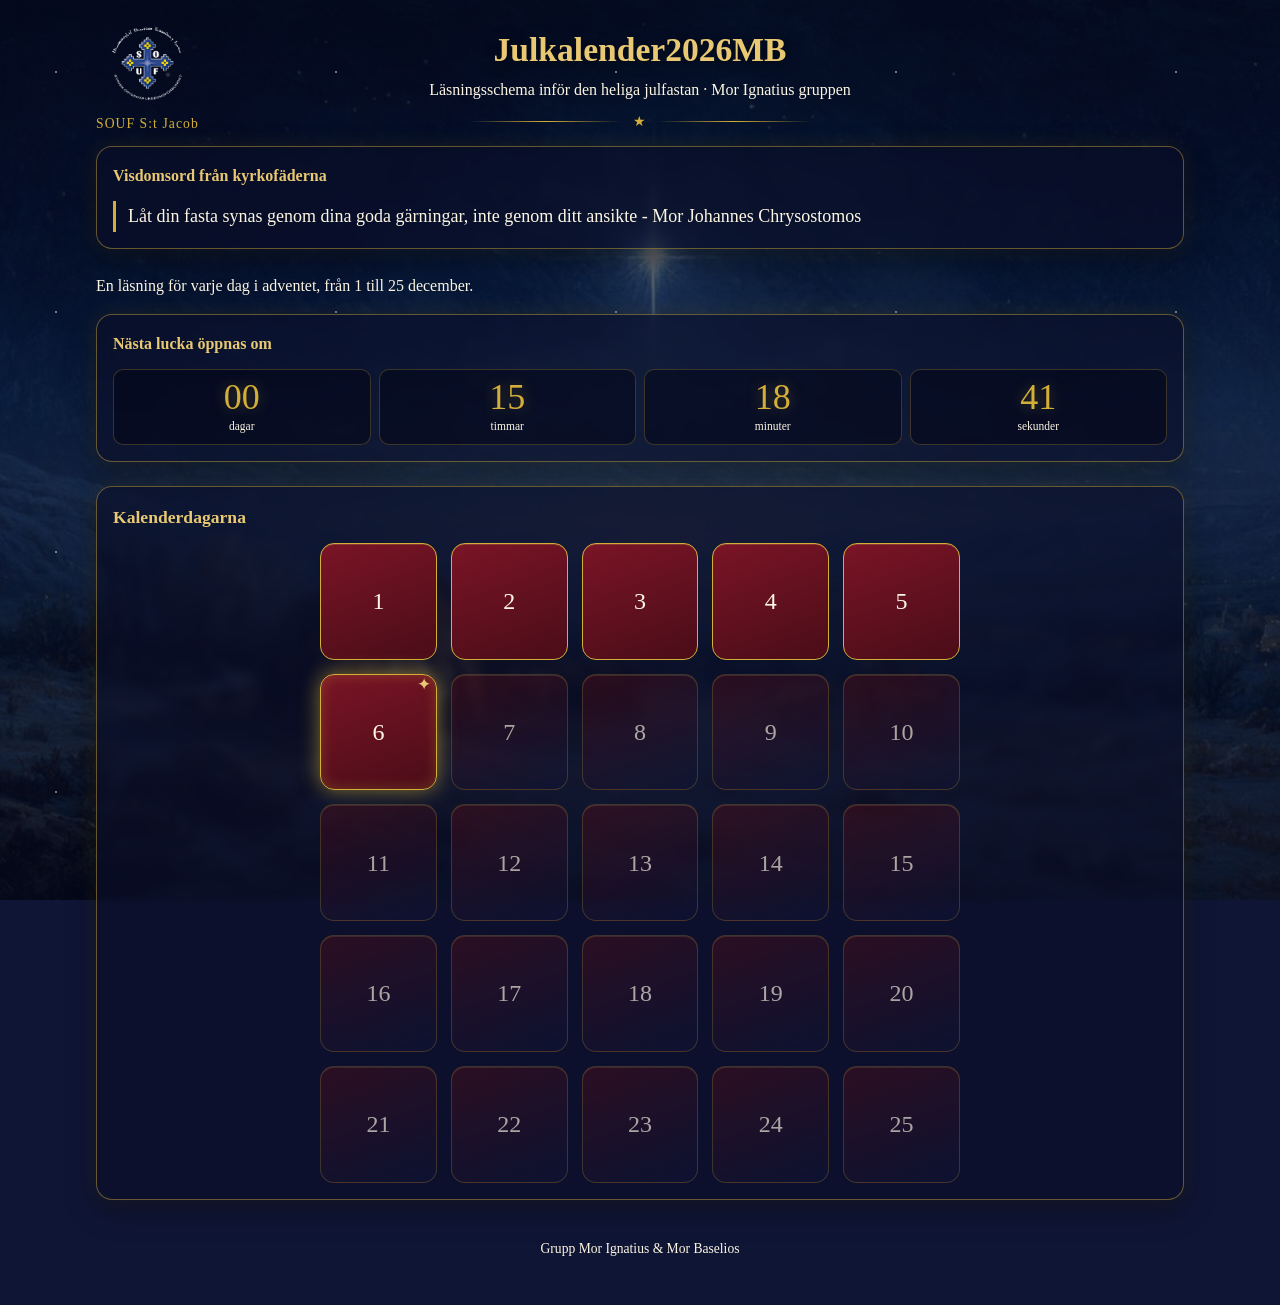
==== index.html @ a2763cc5 "Create Swedish-only Julkalender2026MB site" ====
<!doctype html>
<html lang="sv" dir="ltr">
<head>
  <meta charset="utf-8">
  <meta name="viewport" content="width=device-width, initial-scale=1">
  <meta name="color-scheme" content="dark">
  <meta name="description" content="Läsningsschema inför den heliga julfastan för Mor Ignatius gruppen.">
  <title>Julkalender2026MB</title>
  <link rel="icon" type="image/png" href="assets/logo.png">
  <link rel="stylesheet" href="css/style.css">
  <script src="js/progress.js" defer></script>
  <script src="js/app.js" defer></script>
</head>
<body class="page-home">
  <a class="skip-link" href="#main" data-i18n="skipToContent">Hoppa till innehållet</a>
  <div class="sky" aria-hidden="true"></div>

  <header class="site-header">
    <div class="site-header__brand">
      <img class="site-header__logo" src="assets/logo.png" alt="" width="72" height="72">
      <p class="site-header__org">SOUF S:t Jacob</p>
    </div>
    <div class="site-header__text">
      <h1 class="site-header__title">Julkalender2026MB</h1>
      <p class="site-header__subtitle" data-i18n="subtitle"></p>
      <p class="header-divider" aria-hidden="true"><span>★</span></p>
    </div>
  </header>

  <main id="main">
    <p id="preview-notice" class="preview-notice" hidden></p>

    <section id="saying-card" class="saying-card" aria-labelledby="saying-heading" hidden>
      <h2 id="saying-heading" class="saying-card__heading" data-i18n="sayingTitle"></h2>
      <div class="saying-card__body">
        <blockquote class="saying saying--sv" lang="sv" dir="ltr">
          <p id="saying-text" class="saying__text"></p>
        </blockquote>
      </div>
    </section>

    <div class="intro">
      <p data-i18n="intro"></p>
    </div>

    <section class="countdown" aria-labelledby="countdown-heading">
      <h2 id="countdown-heading" class="countdown__heading" data-i18n="countdownTitle"></h2>
      <div id="countdown" class="countdown__timer" role="timer" aria-live="off">
        <div class="unit">
          <span id="cd-days" class="unit__value">--</span>
          <span class="unit__label" data-i18n="days"></span>
        </div>
        <div class="unit">
          <span id="cd-hours" class="unit__value">--</span>
          <span class="unit__label" data-i18n="hours"></span>
        </div>
        <div class="unit">
          <span id="cd-minutes" class="unit__value">--</span>
          <span class="unit__label" data-i18n="minutes"></span>
        </div>
        <div class="unit">
          <span id="cd-seconds" class="unit__value">--</span>
          <span class="unit__label" data-i18n="seconds"></span>
        </div>
      </div>
      <p id="countdown-message" class="countdown__message" aria-live="polite" hidden></p>
    </section>

    <section class="calendar card" aria-labelledby="calendar-heading">
      <h2 id="calendar-heading" class="section-title" data-i18n="calendarTitle"></h2>
      <div id="calendar-grid" class="grid"></div>
    </section>
  </main>

  <footer class="site-footer">
    <p data-i18n="footer"></p>
  </footer>
</body>
</html>
---- css/style.css ----
/* Nativity Fast calendar – mobile-first, Swedish-only, no external assets. */

:root {
  --burgundy: #7a1426;
  --deep-burgundy: #4a0d18;
  --gold: #d4af37;
  --soft-gold: #e8c872;
  --green: #12372a;
  --night: #0f1535;
  --warm-white: #fdf6e3;
  --ink: #211d1a;
  --muted-ink: #5b4a50;
  --card-bg: rgba(10, 14, 40, 0.6);
  --card-radius: 16px;
  --font-sv: Georgia, "Iowan Old Style", "Times New Roman", serif;
  --radius: 14px;
  --content-width: 1120px;
  --border-gold: rgba(212, 175, 55, 0.45);
  --quiz-green: #2e7d4f;
  --quiz-red: #b3423f;
  --quiz-card: #f7f0dd;
}

*,
*::before,
*::after {
  box-sizing: border-box;
}

[hidden] {
  display: none !important;
}

html {
  scroll-behavior: smooth;
  background: var(--night);
}

body {
  margin: 0;
  min-height: 100vh;
  background: var(--night);
  color: var(--warm-white);
  font-family: var(--font-sv);
  font-size: 1rem;
  line-height: 1.6;
}

a:focus-visible {
  outline: 3px solid var(--gold);
  outline-offset: 3px;
}

.skip-link {
  position: absolute;
  top: -100px;
  left: 1rem;
  z-index: 20;
  padding: 0.5rem 0.75rem;
  border-radius: 8px;
  background: var(--gold);
  color: var(--night);
  font-weight: 700;
  text-decoration: none;
}

.skip-link:focus {
  top: 1rem;
}

/* Fixed night scene: image on ::before, contrast overlay and faint snow on ::after.
   A CSS gradient remains visible if the image file is unavailable. */
.sky {
  position: fixed;
  inset: 0;
  z-index: 0;
  pointer-events: none;
  background: radial-gradient(120% 90% at 50% 20%, #1b2350 0%, var(--night) 55%, #080b22 100%);
}

.sky::before,
.sky::after {
  content: '';
  position: absolute;
  inset: 0;
}

.sky::before {
  background-image: url('../assets/bg-night.webp');
  background-repeat: no-repeat;
  background-size: cover;
  background-position: center 42%;
}

.sky::after {
  background-image:
    radial-gradient(1px 1px at 20% 30%, rgba(253, 246, 227, 0.45) 99%, transparent),
    radial-gradient(1px 1px at 70% 65%, rgba(232, 200, 114, 0.35) 99%, transparent),
    linear-gradient(180deg, rgba(4, 7, 24, 0.78) 0%, rgba(8, 11, 32, 0.58) 45%, rgba(4, 7, 24, 0.85) 100%);
  background-size: 280px 240px, 360px 300px, 100% 100%;
}

/* The day page uses the same backdrop brightness as the home page. */
body.page-day .sky::after {
  background-image:
    radial-gradient(1px 1px at 20% 30%, rgba(253, 246, 227, 0.45) 99%, transparent),
    radial-gradient(1px 1px at 70% 65%, rgba(232, 200, 114, 0.35) 99%, transparent),
    linear-gradient(180deg, rgba(4, 7, 24, 0.78) 0%, rgba(8, 11, 32, 0.58) 45%, rgba(4, 7, 24, 0.85) 100%);
}

.site-header,
main,
.site-footer {
  position: relative;
  z-index: 1;
  max-width: var(--content-width);
  margin-inline: auto;
  padding-inline: 1rem;
}

.site-header {
  display: flex;
  flex-direction: column;
  align-items: center;
  gap: 0.75rem;
  padding-block: 1.25rem 0.75rem;
  text-align: center;
}

.site-header__brand {
  display: flex;
  flex-direction: column;
  align-items: center;
  gap: 0.35rem;
}

.site-header__logo {
  width: clamp(56px, 16vw, 84px);
  height: auto;
}

.site-header__org {
  margin: 0;
  color: var(--gold);
  font-size: 0.85rem;
  letter-spacing: 0.08em;
  white-space: nowrap;
}

.site-header__text {
  display: grid;
  gap: 0.15rem;
}

.site-header__title {
  margin: 0;
  color: var(--soft-gold);
  font-size: clamp(1.25rem, 5vw, 2.1rem);
  font-weight: 700;
  line-height: 1.45;
  text-shadow: 0 2px 14px rgba(0, 0, 0, 0.55);
}

.site-header__subtitle {
  margin: 0;
  color: var(--warm-white);
  font-size: 1rem;
}

/* Thin gold rule with a centred star, replacing the old paired ornaments. */
.header-divider {
  display: flex;
  align-items: center;
  gap: 0.75rem;
  width: min(340px, 100%);
  margin: 0.55rem auto 0;
  color: var(--gold);
  font-size: 0.9rem;
  line-height: 1;
}

.header-divider::before,
.header-divider::after {
  content: '';
  flex: 1;
  height: 1px;
  background: linear-gradient(90deg, transparent, var(--gold), transparent);
}

.ornament {
  margin: 0;
  color: var(--gold);
  font-size: 0.9rem;
  line-height: 1;
  letter-spacing: 0.35em;
}

.intro {
  margin-block: 0.5rem 1rem;
}

.saying-card {
  margin-block: 0 1.5rem;
  padding: 1rem;
  border: 1px solid var(--border-gold);
  border-radius: var(--radius);
  background: rgba(253, 246, 227, 0.05);
}

.saying-card__heading {
  margin: 0 0 0.75rem;
  color: var(--gold);
  font-size: 1rem;
}

.saying-card__body {
  display: grid;
  grid-template-columns: minmax(0, 1fr);
  gap: 1rem;
}

.saying {
  margin: 0;
  padding-inline-start: 0.75rem;
  border-inline-start: 3px solid var(--burgundy);
}

.saying__text {
  margin: 0;
  font-size: 1.125rem;
  line-height: 1.7;
}

.saying-card .is-placeholder {
  border-inline-start-color: var(--gold);
  background: rgba(212, 175, 55, 0.08);
  color: var(--warm-white);
}

.preview-notice {
  display: grid;
  gap: 0.2rem;
  margin: 0 0 1rem;
  padding: 0.6rem 0.8rem;
  border: 1px dashed var(--gold);
  border-radius: 10px;
  background: rgba(212, 175, 55, 0.1);
}

.countdown {
  margin-block: 1rem 1.5rem;
  padding: 1rem;
  border: 1px solid var(--border-gold);
  border-radius: var(--radius);
  background: rgba(253, 246, 227, 0.05);
}

.countdown__heading {
  margin: 0 0 0.75rem;
  font-size: 1rem;
  font-weight: 700;
}

.countdown__timer {
  display: grid;
  grid-template-columns: repeat(4, minmax(0, 1fr));
  gap: 0.5rem;
}

.unit {
  padding: 0.5rem 0.2rem;
  border-radius: 10px;
  background: rgba(15, 21, 53, 0.55);
  text-align: center;
}

.unit__value {
  display: block;
  color: var(--gold);
  font-size: clamp(1.4rem, 6vw, 2.25rem);
  font-variant-numeric: tabular-nums;
  line-height: 1.1;
}

.unit__label {
  display: block;
  font-size: 0.72rem;
}

.countdown__message {
  margin: 0.75rem 0 0;
  font-weight: 700;
}

.section-title {
  margin: 0 0 0.75rem;
  font-size: 1.1rem;
}

.grid {
  display: grid;
  grid-template-columns: repeat(5, minmax(0, 1fr));
  gap: clamp(6px, 2vw, 14px);
  max-width: 620px;
  margin-inline: auto;
}

.tile {
  position: relative;
  display: flex;
  aspect-ratio: 1;
  align-items: center;
  justify-content: center;
  border: 1px solid var(--border-gold);
  border-radius: 14px;
  background: linear-gradient(160deg, rgba(122, 20, 38, 0.9), rgba(18, 55, 42, 0.9));
  color: var(--warm-white);
  font-size: clamp(1.1rem, 4vw, 1.5rem);
  font-variant-numeric: tabular-nums;
  text-decoration: none;
  user-select: none;
  transition: transform 0.18s ease, box-shadow 0.18s ease, border-color 0.18s ease;
}

.tile:hover,
.tile:focus-visible {
  border-color: var(--gold);
  box-shadow: 0 0 0 3px rgba(212, 175, 55, 0.35);
  transform: translateY(-2px);
}

.tile--today {
  border-color: var(--gold);
  box-shadow: 0 0 18px rgba(212, 175, 55, 0.55);
}

.tile--locked {
  border-style: dashed;
  opacity: 0.55;
  cursor: not-allowed;
}

.tile--locked:hover {
  box-shadow: none;
  transform: none;
}

.tile__star {
  position: absolute;
  top: 4px;
  right: 6px;
  color: var(--gold);
  font-size: 0.7em;
  line-height: 1;
}

.day-nav {
  display: flex;
  flex-wrap: wrap;
  gap: 0.5rem;
  justify-content: space-between;
  margin-block: 1rem;
}

.nav__link,
.button-link {
  display: inline-flex;
  flex-direction: column;
  align-items: center;
  gap: 0.1rem;
  padding: 0.5rem 0.8rem;
  border: 1px solid var(--border-gold);
  border-radius: 10px;
  background: rgba(122, 20, 38, 0.55);
  color: var(--warm-white);
  font-size: 0.9rem;
  line-height: 1.3;
  text-align: center;
  text-decoration: none;
}

.nav__link:hover,
.button-link:hover {
  border-color: var(--gold);
  background: var(--burgundy);
}

.nav__link--home {
  background: rgba(18, 55, 42, 0.75);
}

.nav__link--disabled {
  opacity: 0.6;
  cursor: not-allowed;
}

.day-content {
  padding-bottom: 2rem;
}

.day-header {
  margin-bottom: 1.25rem;
  text-align: center;
}

.day-header__title {
  margin: 0;
  color: var(--gold);
  font-size: clamp(1.3rem, 5vw, 2rem);
  letter-spacing: 0.05em;
  line-height: 1.4;
}

.readings {
  display: grid;
  grid-template-columns: minmax(0, 1fr);
  gap: 1.25rem;
}

.reading {
  padding: clamp(1rem, 3vw, 1.75rem);
  border-top: 6px solid var(--burgundy);
  border-radius: var(--radius);
  background: var(--warm-white);
  color: var(--ink);
  box-shadow: 0 8px 24px rgba(0, 0, 0, 0.25);
}

.reading__heading {
  margin: 0 0 0.5rem;
  color: var(--burgundy);
  font-size: 1rem;
  letter-spacing: 0.04em;
}

.reading__ref {
  margin: 0 0 1rem;
  color: var(--burgundy);
  font-size: 1.05rem;
  font-weight: 700;
}

.reading__text {
  margin: 0 0 1rem;
  font-size: 1.125rem;
  line-height: 1.8;
}

.reading__text:last-child {
  margin-bottom: 0;
}

/* Missing data is visibly marked so it is never mistaken for Scripture. */
.is-placeholder {
  padding: 0.4rem 0.6rem;
  border-inline-start: 3px solid var(--burgundy);
  border-radius: 6px;
  background: rgba(122, 20, 38, 0.08);
  color: var(--muted-ink);
  font-style: italic;
}

.notice {
  font-size: 0.9rem;
}

.reading .notice {
  margin: 0.75rem 0 0;
  color: var(--muted-ink);
  font-style: italic;
}

.message-box {
  max-width: 620px;
  margin: 2rem auto;
  padding: 1.5rem;
  border: 1px solid var(--border-gold);
  border-radius: var(--radius);
  background: rgba(253, 246, 227, 0.05);
  text-align: center;
}

.message-box .notice {
  margin: 0 0 1rem;
}

.loading {
  opacity: 0.8;
}

/* End-of-reading quiz. White text on the green/red states passes WCAG AA. */
.quiz-gate {
  margin-top: 1.5rem;
  text-align: center;
}

.quiz__start {
  display: inline-flex;
  flex-direction: column;
  align-items: center;
  gap: 0.15rem;
  min-height: 48px;
  padding: 0.7rem 1.6rem;
  border: 1px solid var(--border-gold);
  border-radius: 10px;
  background: var(--burgundy);
  color: var(--warm-white);
  font-family: inherit;
  font-size: 1rem;
  line-height: 1.4;
  cursor: pointer;
}

.quiz__start:hover {
  border-color: var(--gold);
}

.quiz__start:focus-visible,
.quiz__option:focus-visible,
.quiz__reset:focus-visible {
  outline: 3px solid var(--gold);
  outline-offset: 2px;
}

.quiz {
  margin-top: 1.5rem;
  padding: clamp(1rem, 3vw, 1.75rem);
  border-top: 6px solid var(--gold);
  border-radius: var(--radius);
  background: var(--quiz-card);
  color: var(--ink);
  box-shadow: 0 8px 24px rgba(0, 0, 0, 0.25);
}

.quiz__heading {
  margin: 0 0 0.75rem;
  color: var(--burgundy);
  font-size: 1.1rem;
}

.quiz__question {
  margin: 0 0 1rem;
  font-size: 1.125rem;
}

.quiz__notice {
  margin: 0 0 0.75rem;
  color: var(--muted-ink);
  font-size: 0.9rem;
  font-style: italic;
}

.quiz__options {
  position: relative;
  display: grid;
  gap: 0.6rem;
  margin: 0 0 1rem;
}

.quiz__option {
  position: relative;
  display: grid;
  grid-template-columns: auto minmax(0, 1fr);
  gap: 0.6rem;
  align-items: center;
  width: 100%;
  min-height: 48px;
  padding: 0.6rem 0.8rem;
  border: 1px solid rgba(33, 29, 26, 0.3);
  border-radius: 10px;
  background: rgba(255, 255, 255, 0.65);
  color: var(--ink);
  font-family: inherit;
  font-size: 1rem;
  line-height: 1.5;
  text-align: start;
  cursor: pointer;
  transition: border-color 0.15s ease, background 0.15s ease;
}

.quiz__option:hover:not(:disabled) {
  border-color: var(--burgundy);
}

.quiz__option:disabled {
  cursor: not-allowed;
}

.quiz__icon {
  min-width: 1.4em;
  font-size: 1.2rem;
  text-align: center;
}

.quiz__option-text {
  display: grid;
  gap: 0.15rem;
}

.quiz__option--correct {
  border-color: var(--quiz-green);
  background: var(--quiz-green);
  color: #fff;
}

.quiz__option--celebrate {
  animation: quiz-correct-glow 1.2s ease;
}

.quiz__option--wrong {
  border-color: var(--quiz-red);
  background: var(--quiz-red);
  color: #fff;
  opacity: 0.85;
}

.quiz__option--shake {
  animation: quiz-shake 0.3s ease;
}

/* Keep placeholder text readable once an option is colored. */
.quiz__option--correct .is-placeholder,
.quiz__option--wrong .is-placeholder {
  border-inline-start-color: rgba(255, 255, 255, 0.6);
  background: transparent;
  color: inherit;
}

.quiz__feedback {
  margin: 0 0 0.75rem;
  min-height: 1.5em;
  font-weight: 700;
}

.quiz__explain {
  margin: 0 0 0.75rem;
  padding: 0.6rem 0.8rem;
  border-inline-start: 3px solid var(--quiz-green);
  border-radius: 6px;
  background: rgba(46, 125, 79, 0.1);
}

.quiz__result {
  display: grid;
  grid-template-columns: minmax(0, 1fr) auto;
  align-items: center;
  gap: 0.5rem 0.75rem;
  margin: 0 0 0.75rem;
}

.quiz__star-burst {
  position: absolute;
  pointer-events: none;
  overflow: hidden;
  z-index: 2;
}

.quiz__fx-star {
  position: absolute;
  bottom: 0.2rem;
  width: var(--size, 14px);
  height: var(--size, 14px);
  color: var(--soft-gold);
  opacity: 0;
  filter: drop-shadow(0 0 3px rgba(212, 175, 55, 0.3));
  animation: quiz-star-rise var(--duration, 1800ms) ease-out var(--delay, 0ms) forwards;
  will-change: transform, opacity;
}

.quiz__fx-star-svg {
  display: block;
  width: 100%;
  height: 100%;
}

.quiz__fx-star-svg path {
  fill: var(--soft-gold);
}

.quiz__icon--pop {
  animation: quiz-icon-pop 0.35s ease;
}

/* Full star is solid gold; half star clips the gold layer to 50%. */
.quiz__star {
  position: relative;
  display: inline-block;
  color: rgba(33, 29, 26, 0.25);
  font-size: 2rem;
  line-height: 1;
}

.quiz__star-fill {
  position: absolute;
  inset: 0;
  color: var(--gold);
}

.quiz__star--half .quiz__star-fill {
  clip-path: inset(0 50% 0 0);
}

.quiz__star-label {
  min-width: 0;
  font-size: 0.9rem;
  line-height: 1.4;
}

.quiz__star-label--sv {
  text-align: left;
}

.quiz__reset {
  display: flex;
  flex-direction: column;
  align-items: center;
  gap: 0.1rem;
  width: fit-content;
  margin: 0.25rem auto 0;
  padding: 0.3rem 0.5rem;
  border: none;
  background: none;
  color: var(--burgundy);
  font-family: inherit;
  font-size: 0.9rem;
  text-decoration: underline;
  cursor: pointer;
}

@keyframes quiz-shake {
  0%, 100% { transform: translateX(0); }
  25% { transform: translateX(-3px); }
  75% { transform: translateX(3px); }
}

@keyframes quiz-correct-glow {
  0%, 100% { box-shadow: 0 0 0 0 rgba(212, 175, 55, 0); }
  20% { box-shadow: 0 0 0 3px rgba(212, 175, 55, 0.16), 0 0 14px rgba(232, 200, 114, 0.42); }
  50% { box-shadow: 0 0 0 1px rgba(212, 175, 55, 0.1), 0 0 8px rgba(232, 200, 114, 0.24); }
  75% { box-shadow: 0 0 0 3px rgba(212, 175, 55, 0.14), 0 0 12px rgba(232, 200, 114, 0.38); }
}

@keyframes quiz-icon-pop {
  0% { transform: scale(0.6); opacity: 0.4; }
  60% { transform: scale(1.2); opacity: 1; }
  100% { transform: scale(1); opacity: 1; }
}

@keyframes quiz-star-rise {
  0% {
    opacity: 0;
    transform: translate3d(0, 0, 0) rotate(0deg) scale(0.85);
  }
  15% {
    opacity: 1;
  }
  100% {
    opacity: 0;
    transform: translate3d(var(--drift, 0px), var(--rise, -70px), 0) rotate(var(--rot, 20deg)) scale(1);
  }
}

/* ---- Reference-look theme pass: translucent cards and night-gold details ---- */

.card,
.saying-card,
.countdown,
.calendar,
.preview-notice,
.day-nav,
.message-box {
  border: 1px solid var(--border-gold);
  border-radius: var(--card-radius);
  background: var(--card-bg);
  box-shadow: 0 10px 30px rgba(0, 0, 0, 0.35), 0 0 22px rgba(212, 175, 55, 0.1);
  -webkit-backdrop-filter: blur(4px);
  backdrop-filter: blur(4px);
}

/* Solid fallback where backdrop-filter is unsupported. */
@supports not ((backdrop-filter: blur(4px)) or (-webkit-backdrop-filter: blur(4px))) {
  .card,
  .saying-card,
  .countdown,
  .calendar,
  .preview-notice,
  .day-nav,
  .message-box,
  .quiz {
    background: rgba(10, 14, 40, 0.94);
  }
}

.calendar,
.countdown {
  padding: 1rem;
}

.preview-notice {
  border-style: dashed;
}

.saying-card__heading,
.countdown__heading,
.section-title {
  color: var(--soft-gold);
}

.saying {
  border-inline-start: 3px solid var(--gold);
}

.unit {
  border: 1px solid rgba(212, 175, 55, 0.25);
  background: rgba(4, 7, 24, 0.55);
}

.unit__value {
  color: var(--gold);
  text-shadow: 0 0 14px rgba(212, 175, 55, 0.35);
}

.grid {
  max-width: 640px;
}

.tile {
  border: 1px solid var(--gold);
  border-radius: 14px;
  background: linear-gradient(160deg, var(--burgundy), var(--deep-burgundy));
  box-shadow: inset 0 1px 0 rgba(232, 200, 114, 0.2);
  font-family: var(--font-sv);
}

.tile--locked {
  border-color: rgba(212, 175, 55, 0.35);
  background: linear-gradient(160deg, rgba(74, 13, 24, 0.8), rgba(15, 21, 53, 0.8));
  opacity: 0.65;
}

.tile--today {
  box-shadow: 0 0 20px rgba(212, 175, 55, 0.6), inset 0 0 14px rgba(212, 175, 55, 0.25);
}

.tile--today::after {
  content: '✦';
  position: absolute;
  top: 2px;
  right: 5px;
  color: var(--soft-gold);
  font-size: 0.7em;
  line-height: 1;
  animation: tile-sparkle 2.4s ease-in-out infinite;
}

.tile__star {
  top: 3px;
  right: 5px;
  font-size: 0.75em;
}

.tile--today .tile__star {
  right: 18px;
}

@keyframes tile-sparkle {
  0%, 100% { opacity: 0.45; transform: scale(0.85); }
  50% { opacity: 1; transform: scale(1.15); }
}

.day-nav {
  padding: 0.5rem;
}

.reading {
  position: relative;
  border: 1px solid var(--border-gold);
  border-top: 4px solid var(--gold);
  background: linear-gradient(180deg, #fffdf5, var(--warm-white));
  box-shadow: 0 10px 30px rgba(0, 0, 0, 0.35), 0 0 20px rgba(212, 175, 55, 0.12);
}

/* Quiz keeps the same card language, with AA-safe text on every state. */
.quiz {
  border: 1px solid var(--border-gold);
  border-top: 3px solid var(--gold);
  background: var(--card-bg);
  color: var(--warm-white);
  box-shadow: 0 10px 30px rgba(0, 0, 0, 0.35), 0 0 22px rgba(212, 175, 55, 0.1);
  -webkit-backdrop-filter: blur(4px);
  backdrop-filter: blur(4px);
}

.quiz__heading {
  color: var(--soft-gold);
}

.quiz__notice {
  color: #eadfc4;
}

.quiz__option {
  border-color: rgba(212, 175, 55, 0.3);
  background: rgba(253, 246, 227, 0.07);
  color: var(--warm-white);
}

.quiz__option:hover:not(:disabled) {
  background: rgba(122, 20, 38, 0.5);
}

.quiz .is-placeholder {
  border-inline-start-color: var(--gold);
  background: rgba(122, 20, 38, 0.35);
  color: var(--warm-white);
}

.quiz__option .is-placeholder {
  border-inline-start-color: var(--gold);
  background: rgba(122, 20, 38, 0.35);
  color: var(--warm-white);
}

.quiz__explain {
  background: rgba(46, 125, 79, 0.25);
}

.quiz__star {
  color: rgba(253, 246, 227, 0.3);
}

.quiz__reset {
  color: var(--soft-gold);
}

.site-footer {
  padding-block: 1.5rem 2rem;
  font-size: 0.85rem;
  text-align: center;
}

@media (max-width: 699px) {
  /* Keep the Nativity scene in frame on narrow screens. */
  .sky::before {
    background-position: 50% 32%;
  }
}

@media (max-width: 359px) {
  .grid {
    grid-template-columns: repeat(4, minmax(0, 1fr));
  }

  .sky::before {
    background-position: 50% 28%;
  }
}

@media (min-width: 700px) {
  /* Three-column header: logo left, text truly centred, empty right column. */
  .site-header {
    display: grid;
    grid-template-columns: minmax(0, 1fr) auto minmax(0, 1fr);
    align-items: center;
    column-gap: 1rem;
  }

  .site-header__brand {
    grid-column: 1;
    justify-self: start;
  }

  .site-header__text {
    grid-column: 2;
    justify-self: center;
  }

  .site-header::after {
    content: '';
    grid-column: 3;
  }

}

@media (max-width: 699px) {
  .quiz__result {
    gap: 0.45rem 0.55rem;
  }

  .quiz__star {
    font-size: 1.75rem;
  }

  .quiz__star-label {
    font-size: 0.85rem;
  }

  @keyframes quiz-shake {
    0%, 100% { transform: translateX(0); }
    25% { transform: translateX(-2px); }
    75% { transform: translateX(2px); }
  }

  @keyframes quiz-correct-glow {
    0%, 100% { box-shadow: 0 0 0 0 rgba(212, 175, 55, 0); }
    25% { box-shadow: 0 0 0 2px rgba(212, 175, 55, 0.14), 0 0 10px rgba(232, 200, 114, 0.28); }
    70% { box-shadow: 0 0 0 2px rgba(212, 175, 55, 0.1), 0 0 8px rgba(232, 200, 114, 0.22); }
  }
}

@media (prefers-reduced-motion: reduce) {
  *,
  *::before,
  *::after {
    animation-duration: 0.001ms !important;
    animation-iteration-count: 1 !important;
    scroll-behavior: auto !important;
    transition-duration: 0.001ms !important;
  }

  .quiz__star-burst,
  .quiz__fx-star {
    display: none !important;
  }
}
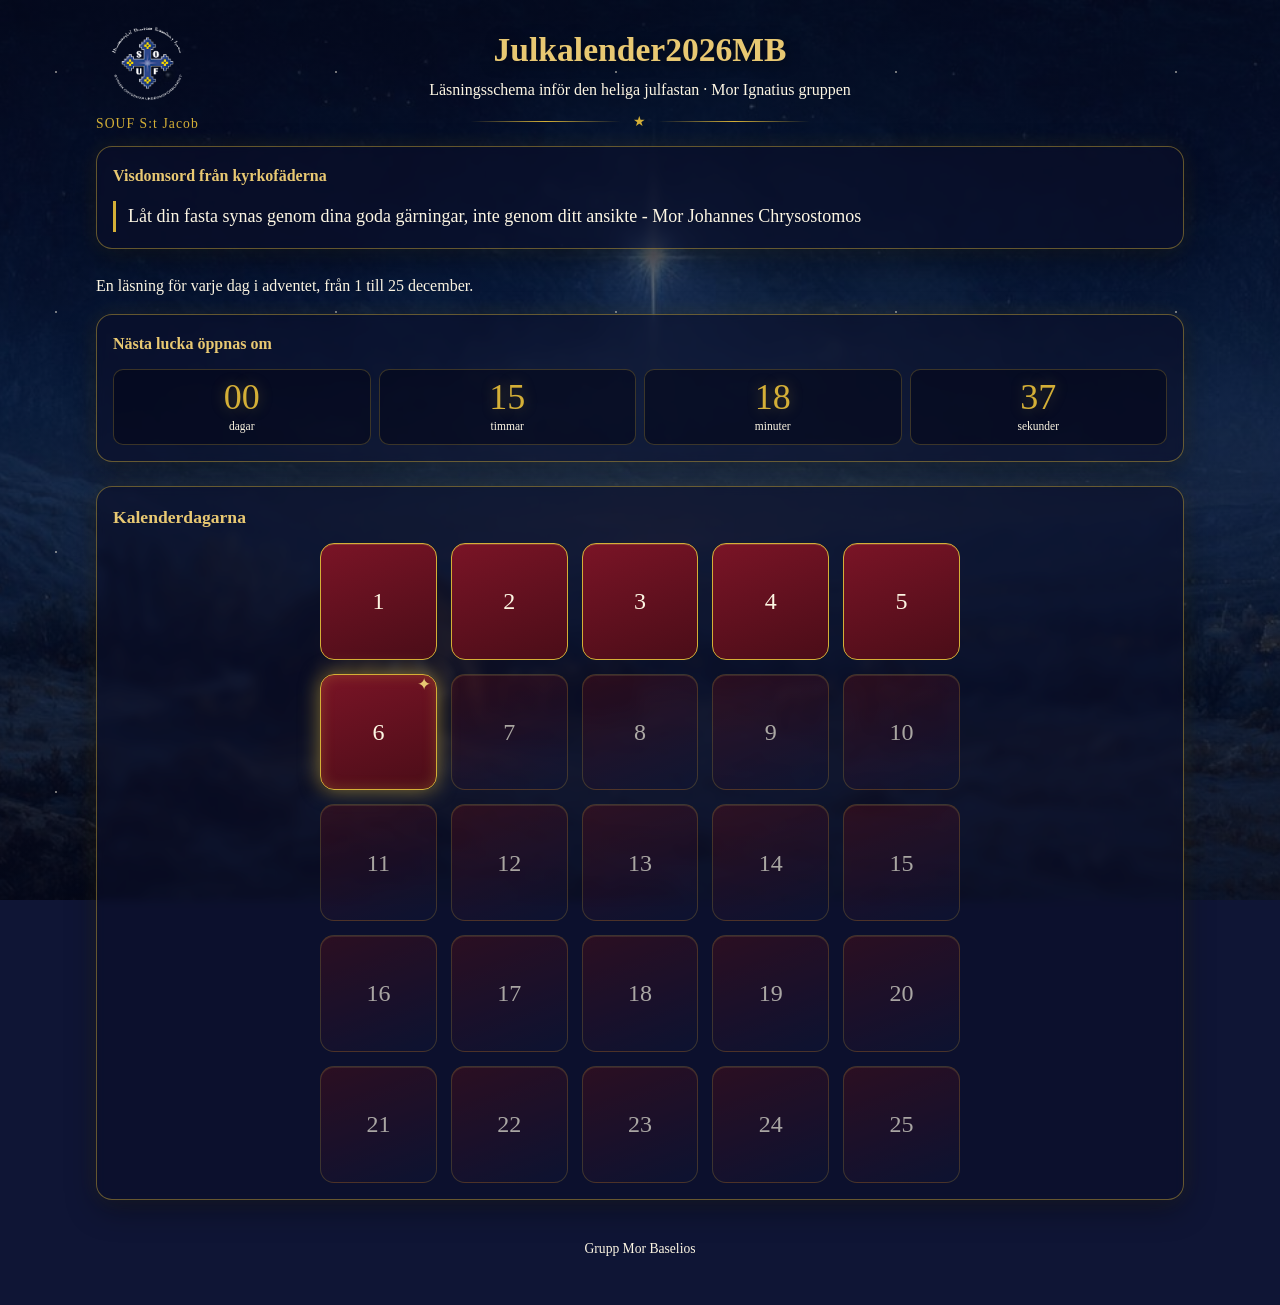
==== commit 9ac61177: "Change Header & Footer" ====
--- a/index.html
+++ b/index.html
@@ -4,8 +4,8 @@
   <meta charset="utf-8">
   <meta name="viewport" content="width=device-width, initial-scale=1">
   <meta name="color-scheme" content="dark">
-  <meta name="description" content="Läsningsschema inför den heliga julfastan för Mor Ignatius gruppen.">
-  <title>Julkalender2026MB</title>
+  <meta name="description" content="Mor Baselios gruppen">
+  <title>Läsningsschema inför den heliga julfastan</title>
   <link rel="icon" type="image/png" href="assets/logo.png">
   <link rel="stylesheet" href="css/style.css">
   <script src="js/progress.js" defer></script>
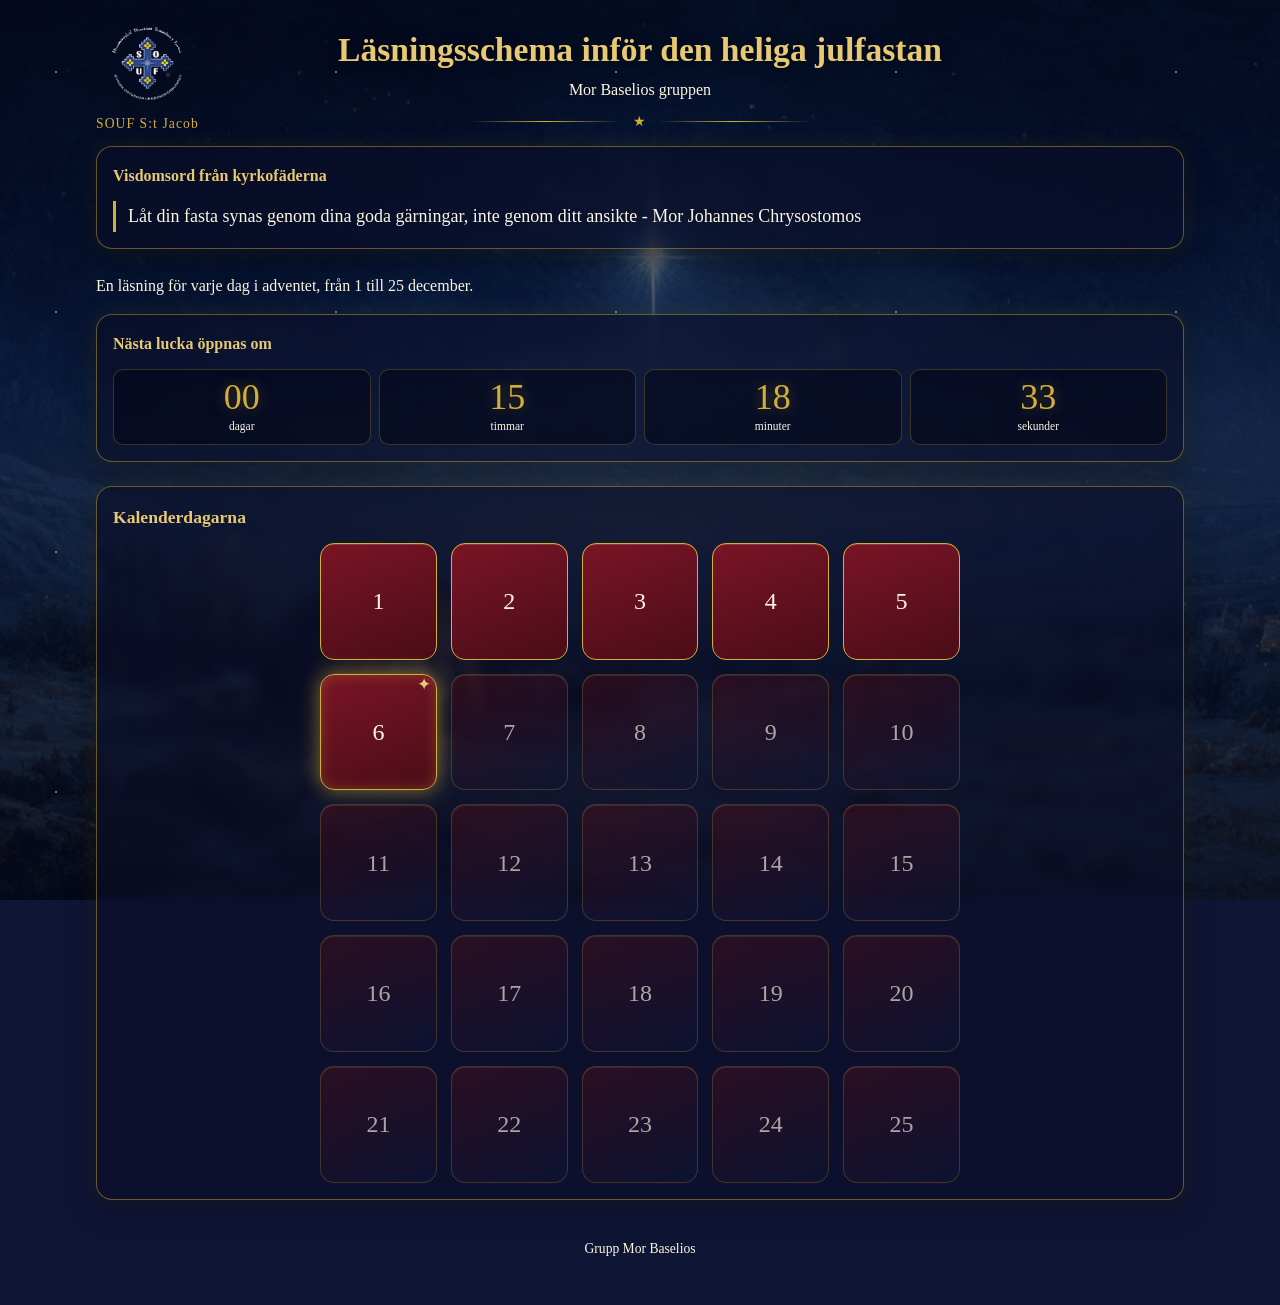
==== commit 99a6a865: "Update title and subtitle" ====
--- a/index.html
+++ b/index.html
@@ -21,7 +21,7 @@
       <p class="site-header__org">SOUF S:t Jacob</p>
     </div>
     <div class="site-header__text">
-      <h1 class="site-header__title">Julkalender2026MB</h1>
+      <h1 class="site-header__title">Läsningsschema inför den heliga julfastan</h1>
       <p class="site-header__subtitle" data-i18n="subtitle"></p>
       <p class="header-divider" aria-hidden="true"><span>★</span></p>
     </div>
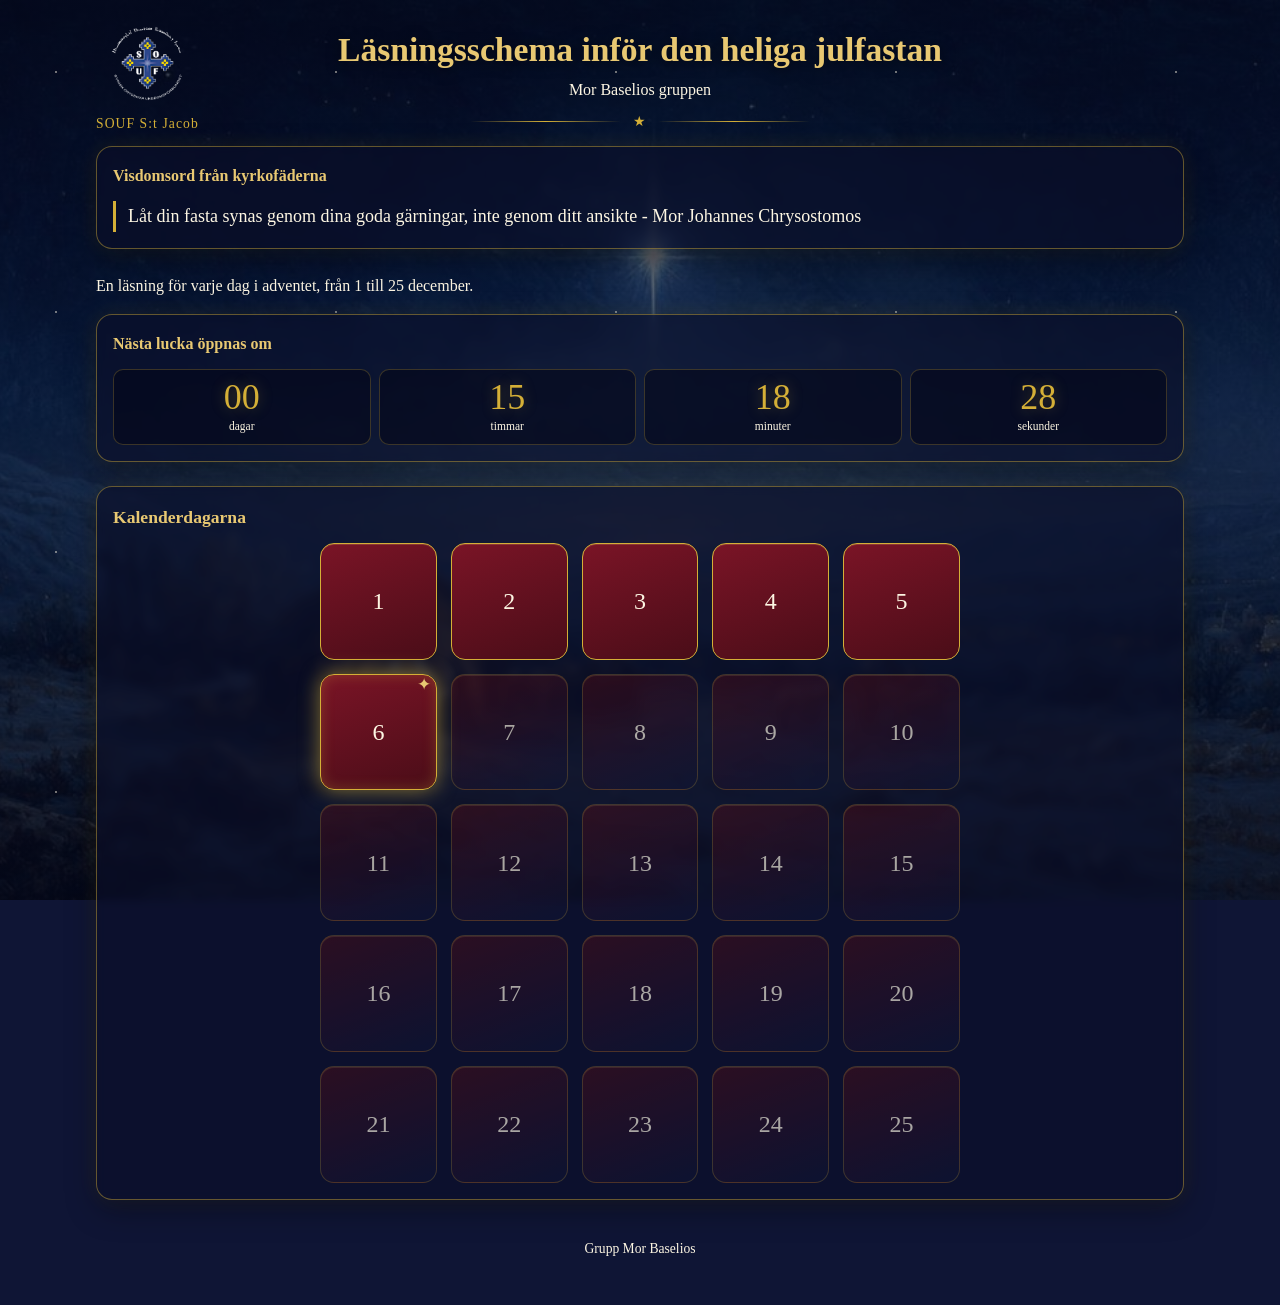
==== commit 714c1e1d: "Add hidden QA preview index for all readings" ====
--- a/index.html
+++ b/index.html
@@ -75,5 +75,7 @@
   <footer class="site-footer">
     <p data-i18n="footer"></p>
   </footer>
+
+  <!-- QA only: preview.html lists all 25 readings and links to each day with ?qa=1. -->
 </body>
 </html>
--- a/css/style.css
+++ b/css/style.css
@@ -939,6 +939,79 @@
   text-align: center;
 }
 
+/* ---- Hidden QA preview index ---- */
+
+.page-preview main {
+  padding-bottom: 2rem;
+}
+
+.preview-card {
+  padding: 1rem;
+}
+
+.preview-intro {
+  margin: 0 0 1rem;
+  color: var(--soft-gold);
+}
+
+.preview-index {
+  display: grid;
+  grid-template-columns: repeat(2, minmax(0, 1fr));
+  gap: 0.5rem;
+}
+
+.preview-index__item {
+  display: flex;
+  flex-direction: column;
+  gap: 0.1rem;
+  min-width: 0;
+  padding: 0.6rem 0.75rem;
+  border: 1px solid var(--border-gold);
+  border-radius: 10px;
+  background: linear-gradient(160deg, rgba(122, 20, 38, 0.55), rgba(18, 55, 42, 0.55));
+  color: var(--warm-white);
+  text-decoration: none;
+}
+
+a.preview-index__item:hover,
+a.preview-index__item:focus-visible {
+  border-color: var(--gold);
+  box-shadow: 0 0 0 3px rgba(212, 175, 55, 0.35);
+}
+
+.preview-index__item--missing {
+  border-style: dashed;
+  opacity: 0.65;
+  cursor: not-allowed;
+}
+
+.preview-index__day {
+  color: var(--soft-gold);
+  font-weight: 700;
+}
+
+.preview-index__ref {
+  overflow-wrap: anywhere;
+  font-size: 0.9rem;
+}
+
+.preview-index__ref.is-placeholder {
+  font-style: italic;
+  opacity: 0.8;
+}
+
+@media (min-width: 560px) {
+  .preview-index {
+    grid-template-columns: repeat(3, minmax(0, 1fr));
+  }
+}
+
+@media (min-width: 900px) {
+  .preview-index {
+    grid-template-columns: repeat(5, minmax(0, 1fr));
+  }
+}
+
 @media (max-width: 699px) {
   /* Keep the Nativity scene in frame on narrow screens. */
   .sky::before {
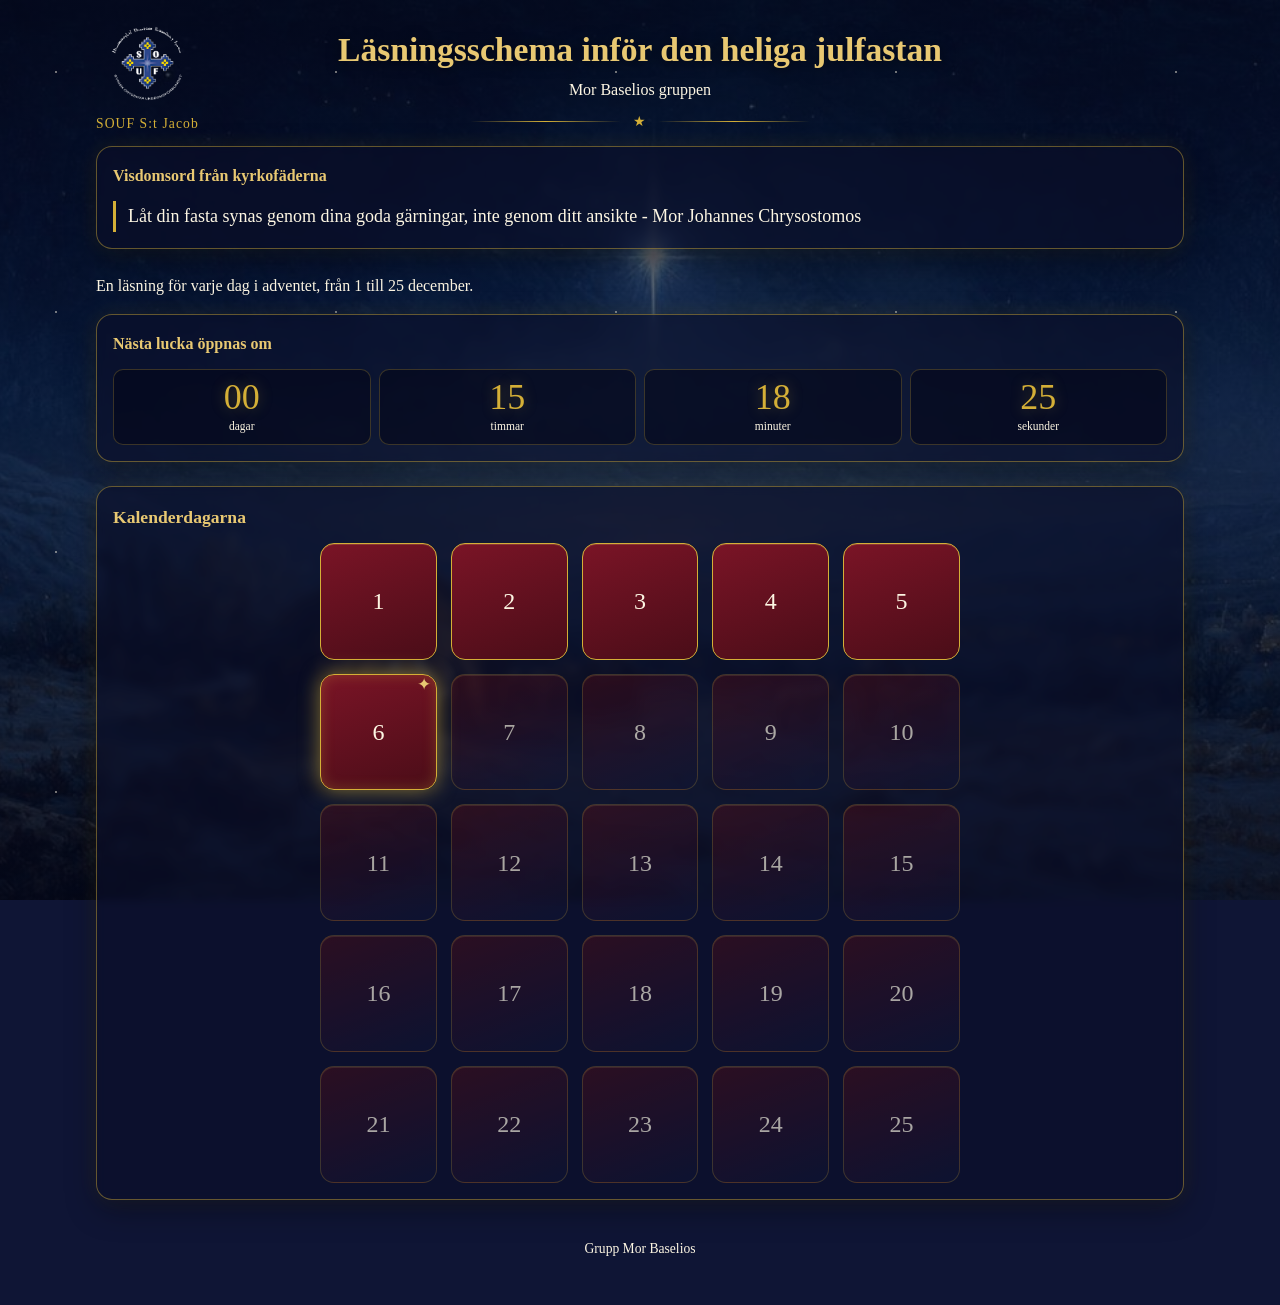
==== commit e376b7e6: "Make preview page identical to live calendar with all doors open" ====
--- a/index.html
+++ b/index.html
@@ -76,6 +76,6 @@
     <p data-i18n="footer"></p>
   </footer>
 
-  <!-- QA only: preview.html lists all 25 readings and links to each day with ?qa=1. -->
+  <!-- QA only: preview.html is a copy of this page with all 25 doors open. -->
 </body>
 </html>
--- a/css/style.css
+++ b/css/style.css
@@ -939,79 +939,6 @@
   text-align: center;
 }
 
-/* ---- Hidden QA preview index ---- */
-
-.page-preview main {
-  padding-bottom: 2rem;
-}
-
-.preview-card {
-  padding: 1rem;
-}
-
-.preview-intro {
-  margin: 0 0 1rem;
-  color: var(--soft-gold);
-}
-
-.preview-index {
-  display: grid;
-  grid-template-columns: repeat(2, minmax(0, 1fr));
-  gap: 0.5rem;
-}
-
-.preview-index__item {
-  display: flex;
-  flex-direction: column;
-  gap: 0.1rem;
-  min-width: 0;
-  padding: 0.6rem 0.75rem;
-  border: 1px solid var(--border-gold);
-  border-radius: 10px;
-  background: linear-gradient(160deg, rgba(122, 20, 38, 0.55), rgba(18, 55, 42, 0.55));
-  color: var(--warm-white);
-  text-decoration: none;
-}
-
-a.preview-index__item:hover,
-a.preview-index__item:focus-visible {
-  border-color: var(--gold);
-  box-shadow: 0 0 0 3px rgba(212, 175, 55, 0.35);
-}
-
-.preview-index__item--missing {
-  border-style: dashed;
-  opacity: 0.65;
-  cursor: not-allowed;
-}
-
-.preview-index__day {
-  color: var(--soft-gold);
-  font-weight: 700;
-}
-
-.preview-index__ref {
-  overflow-wrap: anywhere;
-  font-size: 0.9rem;
-}
-
-.preview-index__ref.is-placeholder {
-  font-style: italic;
-  opacity: 0.8;
-}
-
-@media (min-width: 560px) {
-  .preview-index {
-    grid-template-columns: repeat(3, minmax(0, 1fr));
-  }
-}
-
-@media (min-width: 900px) {
-  .preview-index {
-    grid-template-columns: repeat(5, minmax(0, 1fr));
-  }
-}
-
 @media (max-width: 699px) {
   /* Keep the Nativity scene in frame on narrow screens. */
   .sky::before {
